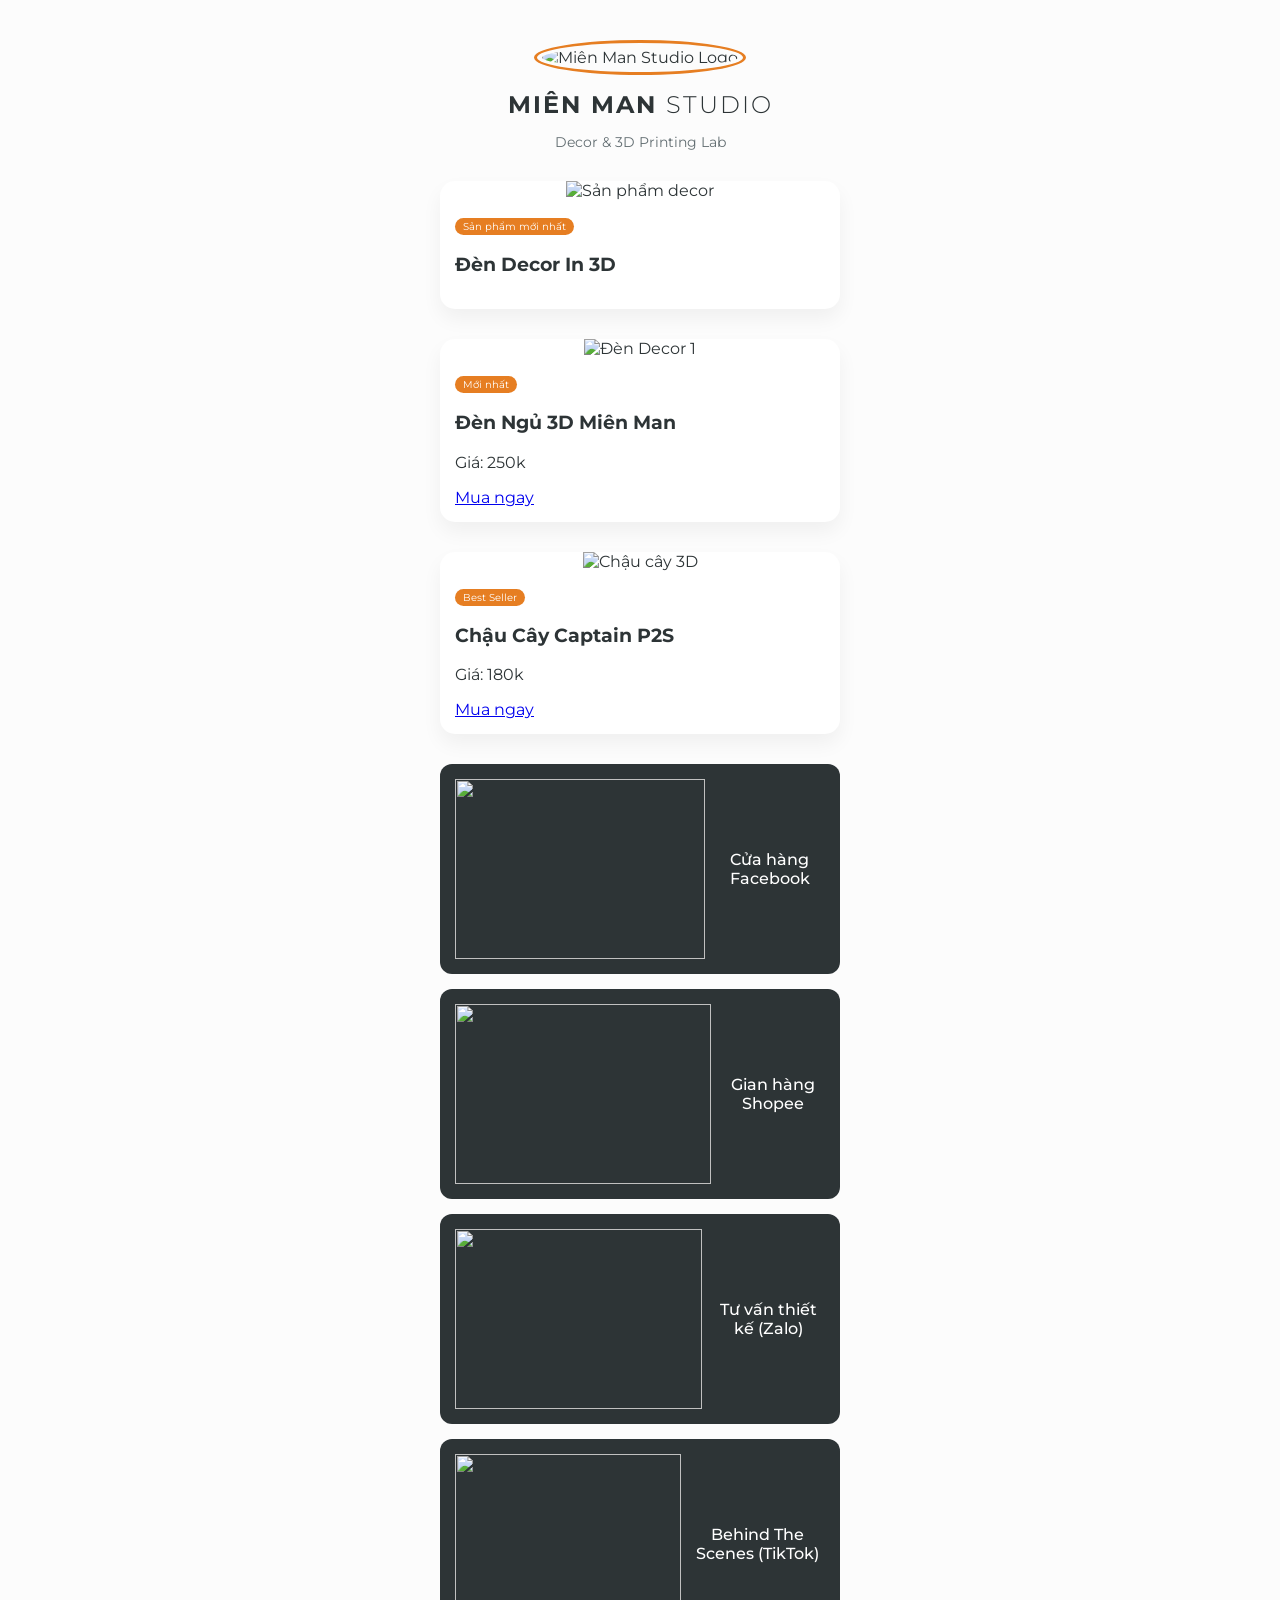
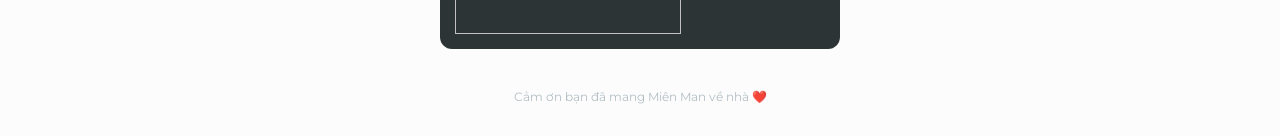
==== index.html @ 3b37c76f "Update index.html" ====
<!DOCTYPE html>
<html lang="vi">
<head>
    <meta charset="UTF-8">
    <meta name="viewport" content="width=device-width, initial-scale=1.0">
    <title>Miên Man Studio | Decor & 3D Printing</title>
    <link rel="stylesheet" href="style.css">
    <link href="https://fonts.googleapis.com/css2?family=Montserrat:wght@300;500;700&display=swap" rel="stylesheet">
</head>
<body>
    <div class="container">
        <header>
            <div class="logo">
                <img src="https://github.com/nguyenvietanh2169-gif/MIEN_MAN_STUDIO/blob/main/mie%CC%82n%20man%20logo.png?raw=true" alt="Miên Man Studio Logo">
            </div>
            <h1>MIÊN MAN <span class="studio">STUDIO</span></h1>
            <p class="tagline">Decor & 3D Printing Lab</p>
        </header>

        <section class="featured">
            <div class="card">
                <img src="featured-product.jpg" alt="Sản phẩm decor">
                <div class="card-info">
                    <span>Sản phẩm mới nhất</span>
                    <h3>Đèn Decor In 3D</h3>
                </div>
            </div>
        <section class="products-grid">
    <div class="card">
        <img src="link-anh-1.jpg" alt="Đèn Decor 1">
        <div class="card-info">
            <span>Mới nhất</span>
            <h3>Đèn Ngủ 3D Miên Man</h3>
            <p>Giá: 250k</p>
            <a href="link-shopee-1" class="buy-now">Mua ngay</a>
        </div>
    </div>

    <div class="card">
        <img src="link-anh-2.jpg" alt="Chậu cây 3D">
        <div class="card-info">
            <span>Best Seller</span>
            <h3>Chậu Cây Captain P2S</h3>
            <p>Giá: 180k</p>
            <a href="link-shopee-2" class="buy-now">Mua ngay</a>
        </div>
    </div>
</section>

        <nav class="links">
            <a href="https://facebook.com/yourpage" class="btn">
                <img src="https://img.icons8.com/ios-filled/50/ffffff/facebook-new.png" width="20"/>
                Cửa hàng Facebook
            </a>
            <a href="https://shopee.vn/yourshop" class="btn">
                <img src="https://img.icons8.com/ios-filled/50/ffffff/shopee.png" width="20"/>
                Gian hàng Shopee
            </a>
            <a href="https://zalo.me/yourphone" class="btn">
                <img src="https://img.icons8.com/ios-filled/50/ffffff/zalo.png" width="20"/>
                Tư vấn thiết kế (Zalo)
            </a>
            <a href="https://tiktok.com/@yourtiktok" class="btn">
                <img src="https://img.icons8.com/ios-filled/50/ffffff/tiktok.png" width="20"/>
                Behind The Scenes (TikTok)
            </a>
        </nav>

        <footer>
            <p>Cảm ơn bạn đã mang Miên Man về nhà ❤️</p>
        </footer>
    </div>
</body>
</html>
---- style.css ----
:root {
    --primary-color: #e67e22; /* Màu cam thương hiệu của bạn */
    --bg-color: #fcfcfc;
    --text-color: #2d3436;
}

body {
    font-family: 'Montserrat', sans-serif;
    background-color: var(--bg-color);
    color: var(--text-color);
    margin: 0;
    display: flex;
    justify-content: center;
    padding: 20px;
}

.container {
    max-width: 400px;
    width: 100%;
    text-align: center;
}

header {
    margin-top: 20px;
}

.logo img {
    width: 100px;
    height: 100px;
    border-radius: 50%;
    border: 3px solid var(--primary-color);
    padding: 5px;
}

h1 {
    font-size: 24px;
    letter-spacing: 2px;
    margin: 15px 0 5px;
}

.studio {
    font-weight: 300;
}

.tagline {
    font-size: 14px;
    color: #636e72;
    margin-bottom: 30px;
}

/* Thẻ sản phẩm nổi bật */
.featured .card {
    background: #fff;
    border-radius: 15px;
    overflow: hidden;
    box-shadow: 0 10px 20px rgba(0,0,0,0.05);
    margin-bottom: 30px;
}

.featured img {
    width: 100%;
    height: 180px;
    object-fit: cover;
}

.card-info {
    padding: 15px;
    text-align: left;
}

.card-info span {
    font-size: 10px;
    background: var(--primary-color);
    color: #fff;
    padding: 2px 8px;
    border-radius: 10px;
}

/* Nút bấm */
.links .btn {
    display: flex;
    align-items: center;
    justify-content: center;
    background: #2d3436;
    color: #fff;
    text-decoration: none;
    padding: 15px;
    margin-bottom: 15px;
    border-radius: 12px;
    font-weight: 500;
    transition: 0.3s;
    gap: 10px;
}

.links .btn:hover {
    background: var(--primary-color);
    transform: translateY(-2px);
}

footer {
    margin-top: 40px;
    font-size: 12px;
    color: #b2bec3;
}
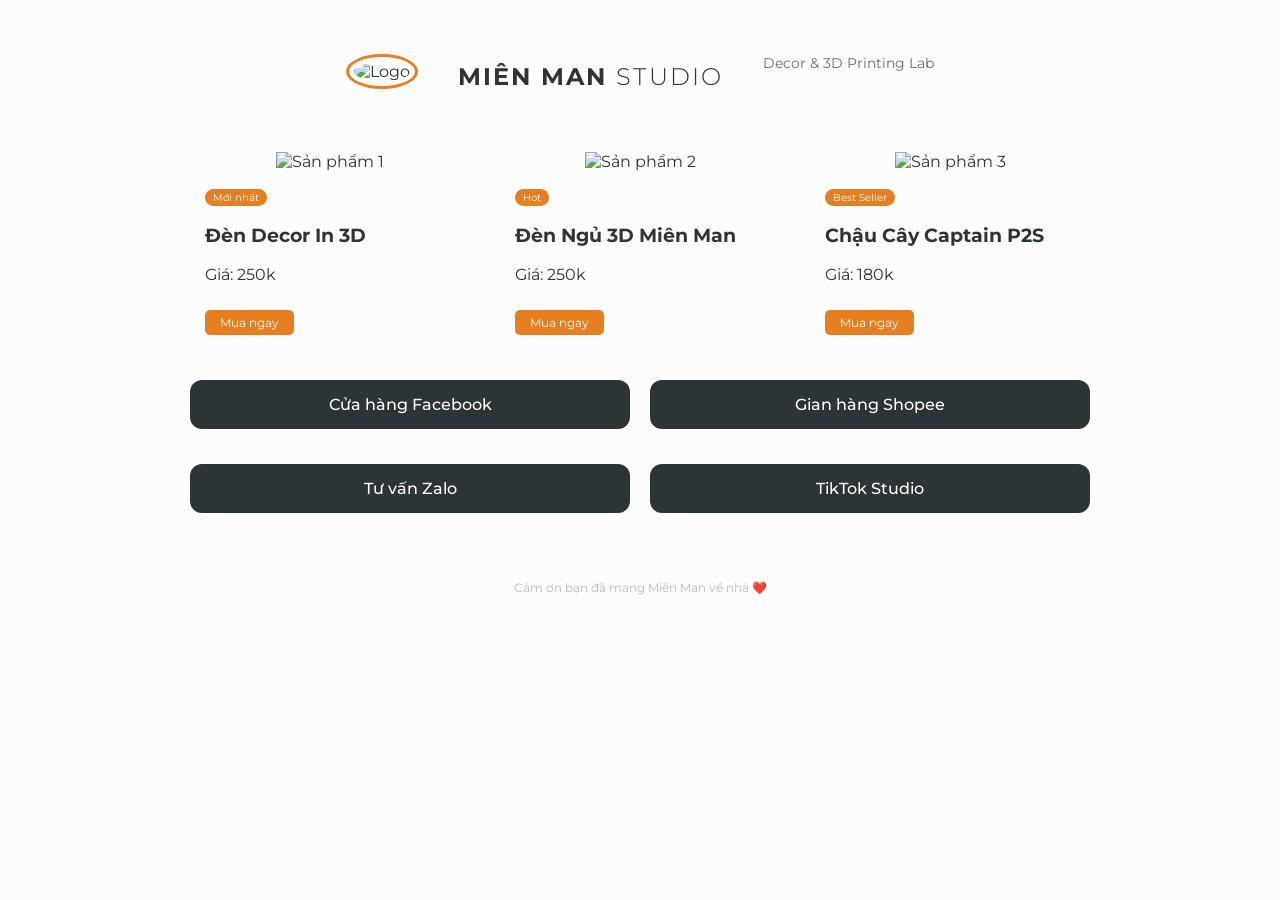
==== commit df4f10cb: "Update index.html" ====
--- a/index.html
+++ b/index.html
@@ -11,59 +11,49 @@
     <div class="container">
         <header>
             <div class="logo">
-                <img src="https://github.com/nguyenvietanh2169-gif/MIEN_MAN_STUDIO/blob/main/mie%CC%82n%20man%20logo.png?raw=true" alt="Miên Man Studio Logo">
+                <img src="https://github.com/nguyenvietanh2169-gif/MIEN_MAN_STUDIO/blob/main/mie%CC%82n%20man%20logo.png?raw=true" alt="Logo">
             </div>
             <h1>MIÊN MAN <span class="studio">STUDIO</span></h1>
             <p class="tagline">Decor & 3D Printing Lab</p>
         </header>
 
-        <section class="featured">
+        <section class="products-grid">
             <div class="card">
-                <img src="featured-product.jpg" alt="Sản phẩm decor">
+                <img src="https://via.placeholder.com/400x300?text=San+Pham+1" alt="Sản phẩm 1">
                 <div class="card-info">
-                    <span>Sản phẩm mới nhất</span>
+                    <span>Mới nhất</span>
                     <h3>Đèn Decor In 3D</h3>
+                    <p>Giá: 250k</p>
+                    <a href="#" class="buy-now">Mua ngay</a>
                 </div>
             </div>
-        <section class="products-grid">
-    <div class="card">
-        <img src="link-anh-1.jpg" alt="Đèn Decor 1">
-        <div class="card-info">
-            <span>Mới nhất</span>
-            <h3>Đèn Ngủ 3D Miên Man</h3>
-            <p>Giá: 250k</p>
-            <a href="link-shopee-1" class="buy-now">Mua ngay</a>
-        </div>
-    </div>
 
-    <div class="card">
-        <img src="link-anh-2.jpg" alt="Chậu cây 3D">
-        <div class="card-info">
-            <span>Best Seller</span>
-            <h3>Chậu Cây Captain P2S</h3>
-            <p>Giá: 180k</p>
-            <a href="link-shopee-2" class="buy-now">Mua ngay</a>
-        </div>
-    </div>
-</section>
+            <div class="card">
+                <img src="https://via.placeholder.com/400x300?text=San+Pham+2" alt="Sản phẩm 2">
+                <div class="card-info">
+                    <span>Hot</span>
+                    <h3>Đèn Ngủ 3D Miên Man</h3>
+                    <p>Giá: 250k</p>
+                    <a href="#" class="buy-now">Mua ngay</a>
+                </div>
+            </div>
+
+            <div class="card">
+                <img src="https://via.placeholder.com/400x300?text=San+Pham+3" alt="Sản phẩm 3">
+                <div class="card-info">
+                    <span>Best Seller</span>
+                    <h3>Chậu Cây Captain P2S</h3>
+                    <p>Giá: 180k</p>
+                    <a href="#" class="buy-now">Mua ngay</a>
+                </div>
+            </div>
+        </section>
 
         <nav class="links">
-            <a href="https://facebook.com/yourpage" class="btn">
-                <img src="https://img.icons8.com/ios-filled/50/ffffff/facebook-new.png" width="20"/>
-                Cửa hàng Facebook
-            </a>
-            <a href="https://shopee.vn/yourshop" class="btn">
-                <img src="https://img.icons8.com/ios-filled/50/ffffff/shopee.png" width="20"/>
-                Gian hàng Shopee
-            </a>
-            <a href="https://zalo.me/yourphone" class="btn">
-                <img src="https://img.icons8.com/ios-filled/50/ffffff/zalo.png" width="20"/>
-                Tư vấn thiết kế (Zalo)
-            </a>
-            <a href="https://tiktok.com/@yourtiktok" class="btn">
-                <img src="https://img.icons8.com/ios-filled/50/ffffff/tiktok.png" width="20"/>
-                Behind The Scenes (TikTok)
-            </a>
+            <a href="#" class="btn">Cửa hàng Facebook</a>
+            <a href="#" class="btn">Gian hàng Shopee</a>
+            <a href="#" class="btn">Tư vấn Zalo</a>
+            <a href="#" class="btn">TikTok Studio</a>
         </nav>
 
         <footer>
--- a/style.css
+++ b/style.css
@@ -102,3 +102,59 @@
     font-size: 12px;
     color: #b2bec3;
 }
+.products-grid {
+    display: grid;
+    grid-template-columns: 1fr; /* Trên mobile hiện 1 cột, bạn có thể đổi thành 1fr 1fr nếu muốn 2 cột */
+    gap: 20px;
+    margin-bottom: 30px;
+}
+
+.buy-now {
+    display: inline-block;
+    margin-top: 10px;
+    padding: 5px 15px;
+    background: var(--primary-color);
+    color: white;
+    text-decoration: none;
+    border-radius: 5px;
+    font-size: 12px;
+}
+/* --- GIAO DIỆN DÀNH CHO MÁY TÍNH (Desktop) --- */
+@media (min-width: 768px) {
+    .container {
+        max-width: 900px; /* Cho phép nội dung rộng ra trên PC */
+        display: flex;
+        flex-direction: column;
+        align-items: center;
+    }
+
+    /* Chia sản phẩm thành 2 hoặc 3 cột thay vì 1 cột như điện thoại */
+    .products-grid {
+        display: grid;
+        grid-template-columns: repeat(3, 1fr); 
+        gap: 30px;
+        width: 100%;
+    }
+
+    /* Chỉnh lại Header cho sang trọng trên màn hình lớn */
+    header {
+        display: flex;
+        align-items: center;
+        gap: 40px;
+        text-align: left;
+        margin-bottom: 50px;
+    }
+
+    .logo img {
+        width: 150px;
+        height: 150px;
+    }
+
+    /* Các nút bấm dàn hàng ngang hoặc chia cột cho gọn */
+    .links {
+        display: grid;
+        grid-template-columns: 1fr 1fr;
+        gap: 20px;
+        width: 100%;
+    }
+}
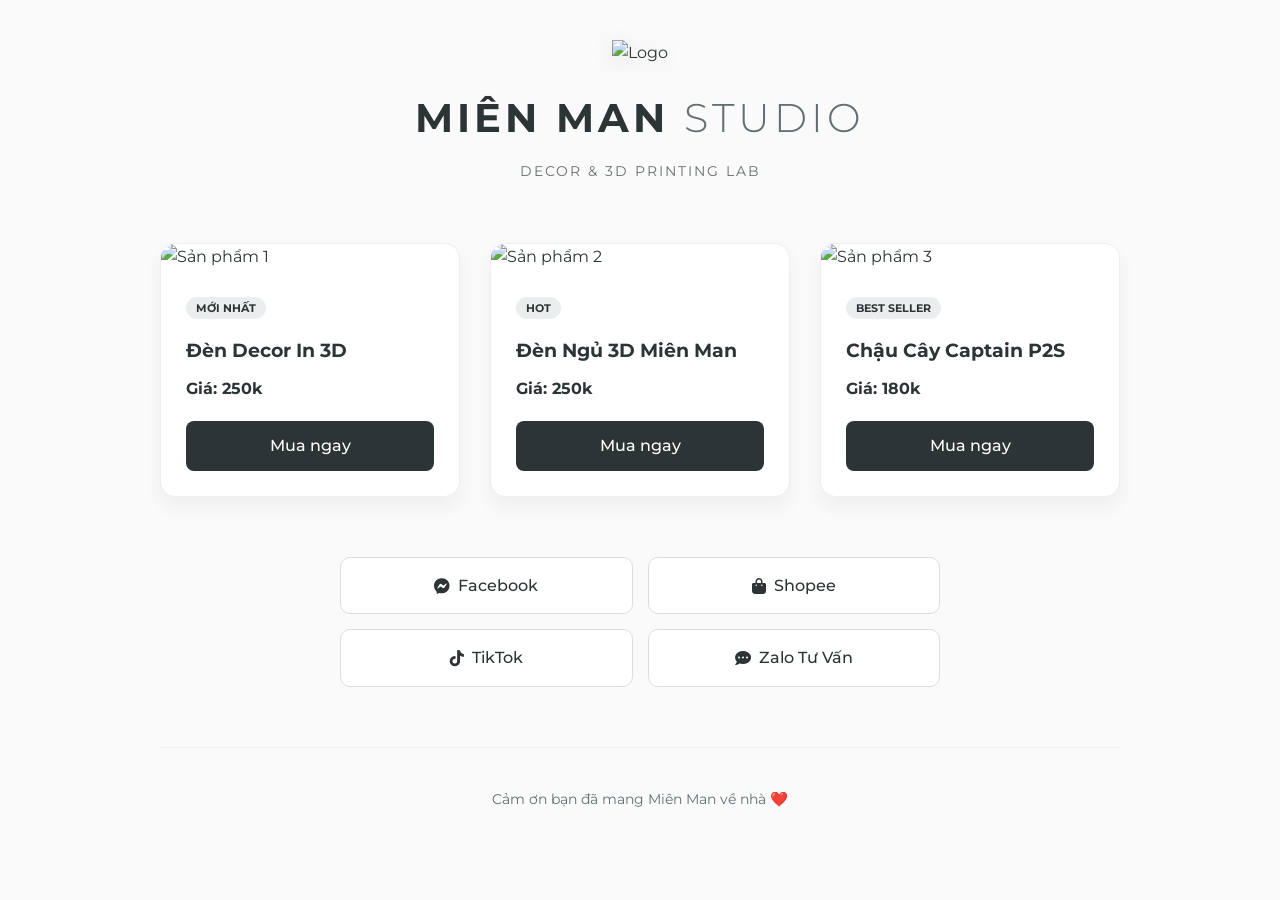
==== commit 01a88066: "Update index.html" ====
--- a/index.html
+++ b/index.html
@@ -7,6 +7,17 @@
     <link rel="stylesheet" href="style.css">
     <link href="https://fonts.googleapis.com/css2?family=Montserrat:wght@300;500;700&display=swap" rel="stylesheet">
 </head>
+    <link rel="stylesheet" href="https://cdnjs.cloudflare.com/ajax/libs/font-awesome/6.0.0/css/all.min.css">
+<script src="https://unpkg.com/scrollreveal"></script>
+<script>
+    ScrollReveal().reveal('.card', { 
+        delay: 200, 
+        distance: '50px',
+        interval: 100,
+        origin: 'bottom' 
+    });
+    ScrollReveal().reveal('header', { delay: 100, origin: 'top', distance: '30px' });
+</script>
 <body>
     <div class="container">
         <header>
@@ -50,11 +61,11 @@
         </section>
 
         <nav class="links">
-            <a href="#" class="btn">Cửa hàng Facebook</a>
-            <a href="#" class="btn">Gian hàng Shopee</a>
-            <a href="#" class="btn">Tư vấn Zalo</a>
-            <a href="#" class="btn">TikTok Studio</a>
-        </nav>
+    <a href="#" class="btn"><i class="fab fa-facebook-messenger"></i> &nbsp; Facebook</a>
+    <a href="#" class="btn"><i class="fas fa-shopping-bag"></i> &nbsp; Shopee</a>
+    <a href="#" class="btn"><i class="fab fa-tiktok"></i> &nbsp; TikTok</a>
+    <a href="#" class="btn"><i class="fas fa-comment-dots"></i> &nbsp; Zalo Tư Vấn</a>
+</nav>
 
         <footer>
             <p>Cảm ơn bạn đã mang Miên Man về nhà ❤️</p>
--- a/style.css
+++ b/style.css
@@ -1,160 +1,175 @@
 :root {
-    --primary-color: #e67e22; /* Màu cam thương hiệu của bạn */
-    --bg-color: #fcfcfc;
-    --text-color: #2d3436;
+    --primary-color: #2d3436;
+    --accent-color: #636e72;
+    --text-light: #f5f6fa;
+    --transition: all 0.3s ease;
+    --shadow: 0 10px 20px rgba(0,0,0,0.05);
+}
+
+* {
+    margin: 0;
+    padding: 0;
+    box-sizing: border-box;
 }
 
 body {
     font-family: 'Montserrat', sans-serif;
-    background-color: var(--bg-color);
-    color: var(--text-color);
-    margin: 0;
-    display: flex;
-    justify-content: center;
-    padding: 20px;
+    background-color: #fafafa;
+    color: var(--primary-color);
+    line-height: 1.6;
 }
 
 .container {
-    max-width: 400px;
-    width: 100%;
-    text-align: center;
+    max-width: 1000px;
+    margin: 0 auto;
+    padding: 40px 20px;
 }
 
+/* Header */
 header {
-    margin-top: 20px;
+    text-align: center;
+    margin-bottom: 60px;
 }
 
 .logo img {
-    width: 100px;
-    height: 100px;
-    border-radius: 50%;
-    border: 3px solid var(--primary-color);
-    padding: 5px;
+    max-width: 120px;
+    margin-bottom: 20px;
+    filter: drop-shadow(0 5px 10px rgba(0,0,0,0.1));
 }
 
 h1 {
-    font-size: 24px;
-    letter-spacing: 2px;
-    margin: 15px 0 5px;
+    font-size: 2.5rem;
+    letter-spacing: 4px;
+    font-weight: 700;
 }
 
 .studio {
     font-weight: 300;
+    color: var(--accent-color);
 }
 
 .tagline {
-    font-size: 14px;
-    color: #636e72;
-    margin-bottom: 30px;
+    font-size: 0.9rem;
+    text-transform: uppercase;
+    letter-spacing: 2px;
+    margin-top: 10px;
+    opacity: 0.7;
 }
 
-/* Thẻ sản phẩm nổi bật */
-.featured .card {
+/* Products Grid */
+.products-grid {
+    display: grid;
+    grid-template-columns: repeat(auto-fit, minmax(280px, 1fr));
+    gap: 30px;
+    margin-bottom: 60px;
+}
+
+.card {
     background: #fff;
     border-radius: 15px;
     overflow: hidden;
-    box-shadow: 0 10px 20px rgba(0,0,0,0.05);
-    margin-bottom: 30px;
+    box-shadow: var(--shadow);
+    transition: var(--transition);
+    border: 1px solid #eee;
 }
 
-.featured img {
+.card:hover {
+    transform: translateY(-10px);
+    box-shadow: 0 15px 30px rgba(0,0,0,0.1);
+}
+
+.card img {
     width: 100%;
-    height: 180px;
+    height: 250px;
     object-fit: cover;
+    transition: var(--transition);
+}
+
+.card:hover img {
+    scale: 1.05;
 }
 
 .card-info {
-    padding: 15px;
-    text-align: left;
+    padding: 25px;
 }
 
 .card-info span {
-    font-size: 10px;
-    background: var(--primary-color);
-    color: #fff;
-    padding: 2px 8px;
-    border-radius: 10px;
+    font-size: 0.7rem;
+    text-transform: uppercase;
+    background: #ebedef;
+    padding: 4px 10px;
+    border-radius: 20px;
+    font-weight: 700;
 }
 
-/* Nút bấm */
-.links .btn {
-    display: flex;
-    align-items: center;
-    justify-content: center;
-    background: #2d3436;
-    color: #fff;
-    text-decoration: none;
-    padding: 15px;
-    margin-bottom: 15px;
-    border-radius: 12px;
-    font-weight: 500;
-    transition: 0.3s;
-    gap: 10px;
+.card-info h3 {
+    margin: 15px 0 10px;
+    font-size: 1.2rem;
 }
 
-.links .btn:hover {
-    background: var(--primary-color);
-    transform: translateY(-2px);
-}
-
-footer {
-    margin-top: 40px;
-    font-size: 12px;
-    color: #b2bec3;
-}
-.products-grid {
-    display: grid;
-    grid-template-columns: 1fr; /* Trên mobile hiện 1 cột, bạn có thể đổi thành 1fr 1fr nếu muốn 2 cột */
-    gap: 20px;
-    margin-bottom: 30px;
+.card-info p {
+    font-weight: 700;
+    color: #2d3436;
+    margin-bottom: 20px;
 }
 
 .buy-now {
-    display: inline-block;
-    margin-top: 10px;
-    padding: 5px 15px;
+    display: block;
+    text-align: center;
     background: var(--primary-color);
-    color: white;
+    color: #fff;
     text-decoration: none;
-    border-radius: 5px;
-    font-size: 12px;
+    padding: 12px;
+    border-radius: 8px;
+    font-weight: 500;
+    transition: var(--transition);
 }
-/* --- GIAO DIỆN DÀNH CHO MÁY TÍNH (Desktop) --- */
-@media (min-width: 768px) {
-    .container {
-        max-width: 900px; /* Cho phép nội dung rộng ra trên PC */
-        display: flex;
-        flex-direction: column;
-        align-items: center;
-    }
 
-    /* Chia sản phẩm thành 2 hoặc 3 cột thay vì 1 cột như điện thoại */
-    .products-grid {
-        display: grid;
-        grid-template-columns: repeat(3, 1fr); 
-        gap: 30px;
-        width: 100%;
-    }
+.buy-now:hover {
+    background: #000;
+}
 
-    /* Chỉnh lại Header cho sang trọng trên màn hình lớn */
-    header {
-        display: flex;
-        align-items: center;
-        gap: 40px;
-        text-align: left;
-        margin-bottom: 50px;
-    }
+/* Navigation Links */
+.links {
+    display: grid;
+    grid-template-columns: repeat(2, 1fr);
+    gap: 15px;
+    max-width: 600px;
+    margin: 0 auto 60px;
+}
 
-    .logo img {
-        width: 150px;
-        height: 150px;
-    }
+.btn {
+    display: flex;
+    justify-content: center;
+    align-items: center;
+    padding: 15px;
+    background: #fff;
+    border: 1px solid #ddd;
+    text-decoration: none;
+    color: var(--primary-color);
+    border-radius: 10px;
+    font-weight: 500;
+    transition: var(--transition);
+}
 
-    /* Các nút bấm dàn hàng ngang hoặc chia cột cho gọn */
+.btn:hover {
+    background: var(--primary-color);
+    color: #fff;
+    border-color: var(--primary-color);
+}
+
+/* Footer */
+footer {
+    text-align: center;
+    padding-top: 40px;
+    border-top: 1px solid #eee;
+    font-size: 0.9rem;
+    color: var(--accent-color);
+}
+
+/* Responsive */
+@media (max-width: 600px) {
     .links {
-        display: grid;
-        grid-template-columns: 1fr 1fr;
-        gap: 20px;
-        width: 100%;
+        grid-template-columns: 1fr;
     }
 }
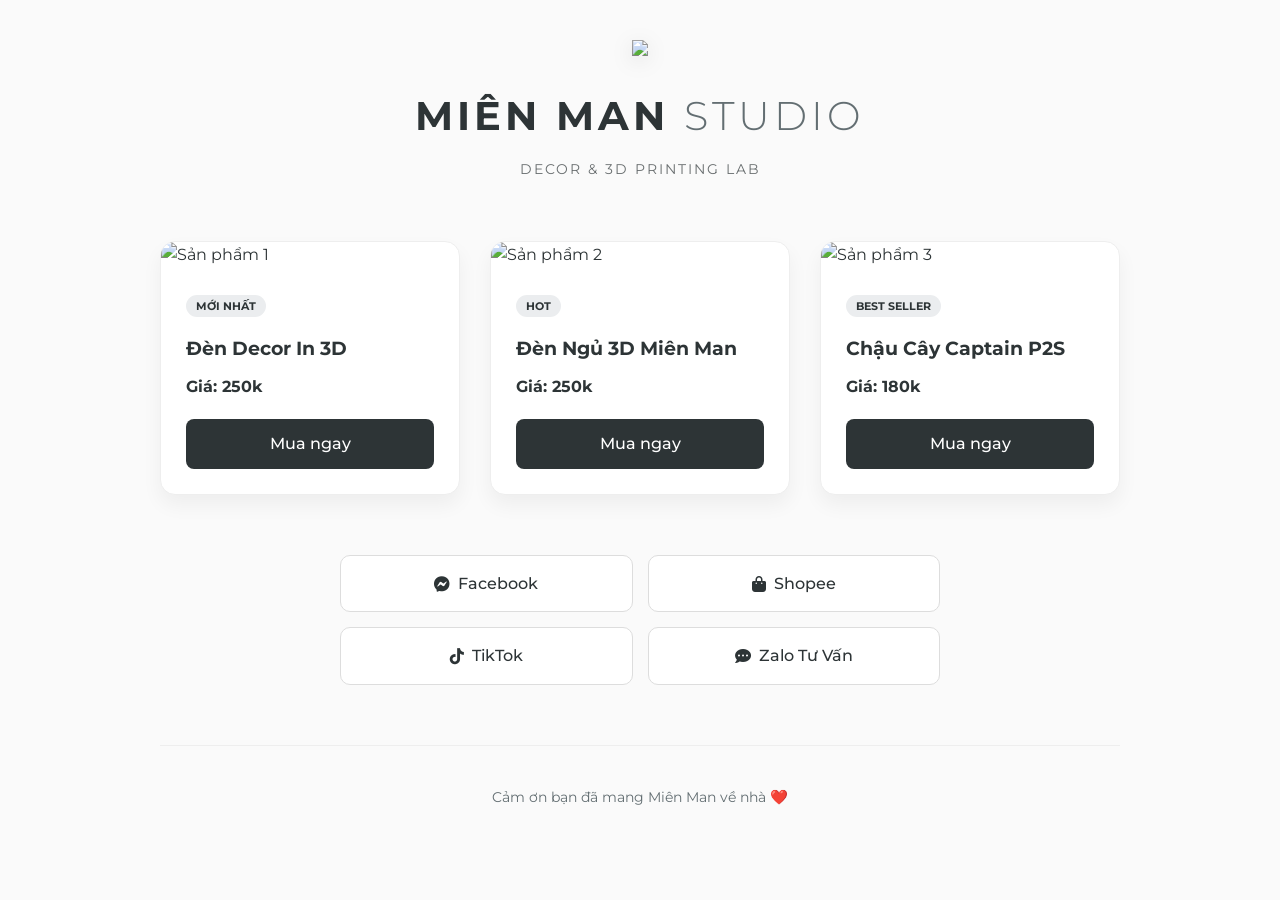
==== commit 073d4472: "Update index.html" ====
--- a/index.html
+++ b/index.html
@@ -4,25 +4,18 @@
     <meta charset="UTF-8">
     <meta name="viewport" content="width=device-width, initial-scale=1.0">
     <title>Miên Man Studio | Decor & 3D Printing</title>
+    
     <link rel="stylesheet" href="style.css">
     <link href="https://fonts.googleapis.com/css2?family=Montserrat:wght@300;500;700&display=swap" rel="stylesheet">
+    <link rel="stylesheet" href="https://cdnjs.cloudflare.com/ajax/libs/font-awesome/6.0.0/css/all.min.css">
+    
+    <script src="https://unpkg.com/scrollreveal"></script>
 </head>
-    <link rel="stylesheet" href="https://cdnjs.cloudflare.com/ajax/libs/font-awesome/6.0.0/css/all.min.css">
-<script src="https://unpkg.com/scrollreveal"></script>
-<script>
-    ScrollReveal().reveal('.card', { 
-        delay: 200, 
-        distance: '50px',
-        interval: 100,
-        origin: 'bottom' 
-    });
-    ScrollReveal().reveal('header', { delay: 100, origin: 'top', distance: '30px' });
-</script>
 <body>
     <div class="container">
         <header>
             <div class="logo">
-                <img src="https://github.com/nguyenvietanh2169-gif/MIEN_MAN_STUDIO/blob/main/mie%CC%82n%20man%20logo.png?raw=true" alt="Logo">
+                <img src="https://github.com/nguyenvietanh2169-gif/MIEN_MAN_STUDIO/blob/main/LOGO%20MIENMAN%20FULL%20.png?raw=true">
             </div>
             <h1>MIÊN MAN <span class="studio">STUDIO</span></h1>
             <p class="tagline">Decor & 3D Printing Lab</p>
@@ -61,15 +54,27 @@
         </section>
 
         <nav class="links">
-    <a href="#" class="btn"><i class="fab fa-facebook-messenger"></i> &nbsp; Facebook</a>
-    <a href="#" class="btn"><i class="fas fa-shopping-bag"></i> &nbsp; Shopee</a>
-    <a href="#" class="btn"><i class="fab fa-tiktok"></i> &nbsp; TikTok</a>
-    <a href="#" class="btn"><i class="fas fa-comment-dots"></i> &nbsp; Zalo Tư Vấn</a>
-</nav>
+            <a href="#" class="btn"><i class="fab fa-facebook-messenger"></i> &nbsp; Facebook</a>
+            <a href="#" class="btn"><i class="fas fa-shopping-bag"></i> &nbsp; Shopee</a>
+            <a href="#" class="btn"><i class="fab fa-tiktok"></i> &nbsp; TikTok</a>
+            <a href="#" class="btn"><i class="fas fa-comment-dots"></i> &nbsp; Zalo Tư Vấn</a>
+        </nav>
 
         <footer>
             <p>Cảm ơn bạn đã mang Miên Man về nhà ❤️</p>
         </footer>
     </div>
+
+    <script>
+        ScrollReveal().reveal('.card', { 
+            delay: 200, 
+            distance: '50px',
+            interval: 150, // Tăng nhẹ để nhìn hiệu ứng "rượt đuổi" giữa các card rõ hơn
+            origin: 'bottom',
+            duration: 1000 // Tăng thời gian chạy animation cho mượt
+        });
+        ScrollReveal().reveal('header', { delay: 100, origin: 'top', distance: '30px' });
+        ScrollReveal().reveal('.links', { delay: 400, origin: 'bottom', distance: '20px' });
+    </script>
 </body>
 </html>
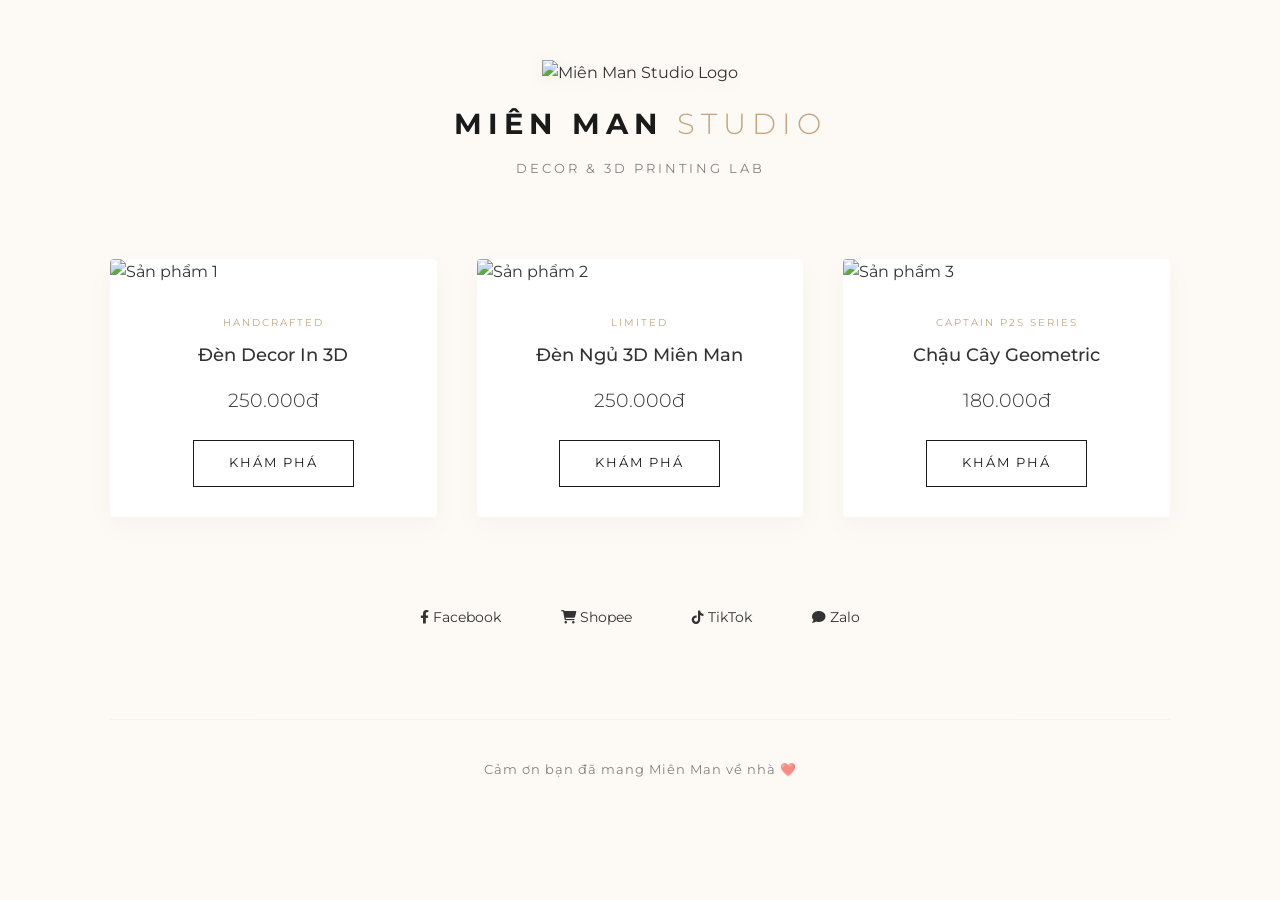
==== commit 700f34e1: "Update index.html" ====
--- a/index.html
+++ b/index.html
@@ -15,7 +15,7 @@
     <div class="container">
         <header>
             <div class="logo">
-                <img src="https://github.com/nguyenvietanh2169-gif/MIEN_MAN_STUDIO/blob/main/LOGO%20MIENMAN%20FULL%20.png?raw=true">
+                <img src="https://github.com/nguyenvietanh2169-gif/MIEN_MAN_STUDIO/blob/main/LOGO%20MIENMAN%20FULL%20.png?raw=true" alt="Miên Man Studio Logo">
             </div>
             <h1>MIÊN MAN <span class="studio">STUDIO</span></h1>
             <p class="tagline">Decor & 3D Printing Lab</p>
@@ -23,41 +23,41 @@
 
         <section class="products-grid">
             <div class="card">
-                <img src="https://via.placeholder.com/400x300?text=San+Pham+1" alt="Sản phẩm 1">
+                <img src="https://via.placeholder.com/400x500?text=Den+Decor" alt="Sản phẩm 1">
                 <div class="card-info">
-                    <span>Mới nhất</span>
+                    <span>Handcrafted</span>
                     <h3>Đèn Decor In 3D</h3>
-                    <p>Giá: 250k</p>
-                    <a href="#" class="buy-now">Mua ngay</a>
+                    <p>250.000đ</p>
+                    <a href="#" class="buy-now">Khám phá</a>
                 </div>
             </div>
 
             <div class="card">
-                <img src="https://via.placeholder.com/400x300?text=San+Pham+2" alt="Sản phẩm 2">
+                <img src="https://via.placeholder.com/400x500?text=Den+Ngu" alt="Sản phẩm 2">
                 <div class="card-info">
-                    <span>Hot</span>
+                    <span>Limited</span>
                     <h3>Đèn Ngủ 3D Miên Man</h3>
-                    <p>Giá: 250k</p>
-                    <a href="#" class="buy-now">Mua ngay</a>
+                    <p>250.000đ</p>
+                    <a href="#" class="buy-now">Khám phá</a>
                 </div>
             </div>
 
             <div class="card">
-                <img src="https://via.placeholder.com/400x300?text=San+Pham+3" alt="Sản phẩm 3">
+                <img src="https://via.placeholder.com/400x500?text=Chau+Cay" alt="Sản phẩm 3">
                 <div class="card-info">
-                    <span>Best Seller</span>
-                    <h3>Chậu Cây Captain P2S</h3>
-                    <p>Giá: 180k</p>
-                    <a href="#" class="buy-now">Mua ngay</a>
+                    <span>Captain P2S Series</span>
+                    <h3>Chậu Cây Geometric</h3>
+                    <p>180.000đ</p>
+                    <a href="#" class="buy-now">Khám phá</a>
                 </div>
             </div>
         </section>
 
         <nav class="links">
-            <a href="#" class="btn"><i class="fab fa-facebook-messenger"></i> &nbsp; Facebook</a>
-            <a href="#" class="btn"><i class="fas fa-shopping-bag"></i> &nbsp; Shopee</a>
-            <a href="#" class="btn"><i class="fab fa-tiktok"></i> &nbsp; TikTok</a>
-            <a href="#" class="btn"><i class="fas fa-comment-dots"></i> &nbsp; Zalo Tư Vấn</a>
+            <a href="#" class="btn"><i class="fab fa-facebook-f"></i> Facebook</a>
+            <a href="#" class="btn"><i class="fas fa-shopping-cart"></i> Shopee</a>
+            <a href="#" class="btn"><i class="fab fa-tiktok"></i> TikTok</a>
+            <a href="#" class="btn"><i class="fas fa-comment"></i> Zalo</a>
         </nav>
 
         <footer>
@@ -66,15 +66,15 @@
     </div>
 
     <script>
-        ScrollReveal().reveal('.card', { 
-            delay: 200, 
-            distance: '50px',
-            interval: 150, // Tăng nhẹ để nhìn hiệu ứng "rượt đuổi" giữa các card rõ hơn
-            origin: 'bottom',
-            duration: 1000 // Tăng thời gian chạy animation cho mượt
+        const sr = ScrollReveal({
+            duration: 1500,
+            distance: '30px',
+            reset: false
         });
-        ScrollReveal().reveal('header', { delay: 100, origin: 'top', distance: '30px' });
-        ScrollReveal().reveal('.links', { delay: 400, origin: 'bottom', distance: '20px' });
+
+        sr.reveal('header', { origin: 'top' });
+        sr.reveal('.card', { origin: 'bottom', interval: 200 });
+        sr.reveal('.links', { origin: 'bottom', delay: 500 });
     </script>
 </body>
 </html>
--- a/style.css
+++ b/style.css
@@ -1,9 +1,10 @@
 :root {
-    --primary-color: #2d3436;
-    --accent-color: #636e72;
-    --text-light: #f5f6fa;
-    --transition: all 0.3s ease;
-    --shadow: 0 10px 20px rgba(0,0,0,0.05);
+    --bg-cream: #fdfaf5; /* Màu trắng kem nhẹ nhàng */
+    --primary-dark: #1a1a1a;
+    --accent-gold: #c5a47e; /* Màu đồng nhẹ cho các chi tiết nhỏ */
+    --card-bg: #ffffff;
+    --text-main: #333333;
+    --transition: all 0.4s cubic-bezier(0.165, 0.84, 0.44, 1);
 }
 
 * {
@@ -14,148 +15,142 @@
 
 body {
     font-family: 'Montserrat', sans-serif;
-    background-color: #fafafa;
-    color: var(--primary-color);
+    background-color: var(--bg-cream);
+    color: var(--text-main);
     line-height: 1.6;
 }
 
 .container {
-    max-width: 1000px;
+    max-width: 1100px;
     margin: 0 auto;
-    padding: 40px 20px;
+    padding: 60px 20px;
 }
 
-/* Header */
+/* Header & Logo */
 header {
     text-align: center;
-    margin-bottom: 60px;
+    margin-bottom: 80px;
 }
 
 .logo img {
-    max-width: 120px;
-    margin-bottom: 20px;
-    filter: drop-shadow(0 5px 10px rgba(0,0,0,0.1));
+    max-width: 220px; /* Tăng kích thước cho logo full nhìn rõ hơn */
+    height: auto;
+    margin-bottom: 15px;
+    filter: drop-shadow(0 4px 8px rgba(0,0,0,0.05));
 }
 
 h1 {
-    font-size: 2.5rem;
-    letter-spacing: 4px;
+    font-size: 1.8rem;
+    letter-spacing: 6px;
     font-weight: 700;
+    text-transform: uppercase;
+    color: var(--primary-dark);
 }
 
 .studio {
     font-weight: 300;
-    color: var(--accent-color);
+    color: var(--accent-gold);
 }
 
 .tagline {
-    font-size: 0.9rem;
+    font-size: 0.8rem;
     text-transform: uppercase;
-    letter-spacing: 2px;
-    margin-top: 10px;
-    opacity: 0.7;
+    letter-spacing: 3px;
+    margin-top: 12px;
+    opacity: 0.6;
 }
 
 /* Products Grid */
 .products-grid {
     display: grid;
-    grid-template-columns: repeat(auto-fit, minmax(280px, 1fr));
-    gap: 30px;
-    margin-bottom: 60px;
+    grid-template-columns: repeat(auto-fit, minmax(300px, 1fr));
+    gap: 40px;
+    margin-bottom: 80px;
 }
 
 .card {
-    background: #fff;
-    border-radius: 15px;
+    background: var(--card-bg);
+    border-radius: 4px; /* Bo góc nhẹ nhìn tinh tế hơn bo tròn lớn */
     overflow: hidden;
-    box-shadow: var(--shadow);
+    box-shadow: 0 10px 30px rgba(0,0,0,0.03);
     transition: var(--transition);
-    border: 1px solid #eee;
 }
 
 .card:hover {
-    transform: translateY(-10px);
-    box-shadow: 0 15px 30px rgba(0,0,0,0.1);
+    transform: translateY(-8px);
+    box-shadow: 0 20px 40px rgba(0,0,0,0.07);
 }
 
 .card img {
     width: 100%;
-    height: 250px;
+    height: 320px;
     object-fit: cover;
-    transition: var(--transition);
-}
-
-.card:hover img {
-    scale: 1.05;
 }
 
 .card-info {
-    padding: 25px;
+    padding: 30px;
+    text-align: center;
 }
 
 .card-info span {
-    font-size: 0.7rem;
+    font-size: 0.65rem;
     text-transform: uppercase;
-    background: #ebedef;
-    padding: 4px 10px;
-    border-radius: 20px;
-    font-weight: 700;
+    letter-spacing: 2px;
+    color: var(--accent-gold);
+    display: block;
+    margin-bottom: 10px;
 }
 
 .card-info h3 {
-    margin: 15px 0 10px;
-    font-size: 1.2rem;
+    font-size: 1.1rem;
+    margin-bottom: 15px;
+    font-weight: 500;
 }
 
 .card-info p {
-    font-weight: 700;
-    color: #2d3436;
-    margin-bottom: 20px;
+    font-weight: 300;
+    font-size: 1.2rem;
+    margin-bottom: 25px;
 }
 
 .buy-now {
-    display: block;
-    text-align: center;
-    background: var(--primary-color);
-    color: #fff;
+    display: inline-block;
+    border: 1px solid var(--primary-dark);
+    color: var(--primary-dark);
     text-decoration: none;
-    padding: 12px;
-    border-radius: 8px;
-    font-weight: 500;
+    padding: 12px 35px;
+    font-size: 0.8rem;
+    text-transform: uppercase;
+    letter-spacing: 2px;
     transition: var(--transition);
 }
 
 .buy-now:hover {
-    background: #000;
+    background: var(--primary-dark);
+    color: #fff;
 }
 
 /* Navigation Links */
 .links {
-    display: grid;
-    grid-template-columns: repeat(2, 1fr);
-    gap: 15px;
-    max-width: 600px;
-    margin: 0 auto 60px;
+    display: flex;
+    justify-content: center;
+    flex-wrap: wrap;
+    gap: 20px;
+    margin-bottom: 80px;
 }
 
 .btn {
-    display: flex;
-    justify-content: center;
-    align-items: center;
-    padding: 15px;
-    background: #fff;
-    border: 1px solid #ddd;
     text-decoration: none;
-    color: var(--primary-color);
-    border-radius: 10px;
-    font-weight: 500;
+    color: var(--text-main);
+    font-size: 0.85rem;
+    padding: 10px 20px;
+    border-bottom: 1px solid transparent;
     transition: var(--transition);
 }
 
 .btn:hover {
-    background: var(--primary-color);
-    color: #fff;
-    border-color: var(--primary-color);
+    border-bottom: 1px solid var(--accent-gold);
+    color: var(--accent-gold);
 }
 
 /* Footer */
@@ -163,13 +158,7 @@
     text-align: center;
     padding-top: 40px;
     border-top: 1px solid #eee;
-    font-size: 0.9rem;
-    color: var(--accent-color);
+    font-size: 0.8rem;
+    letter-spacing: 1px;
+    opacity: 0.6;
 }
-
-/* Responsive */
-@media (max-width: 600px) {
-    .links {
-        grid-template-columns: 1fr;
-    }
-}
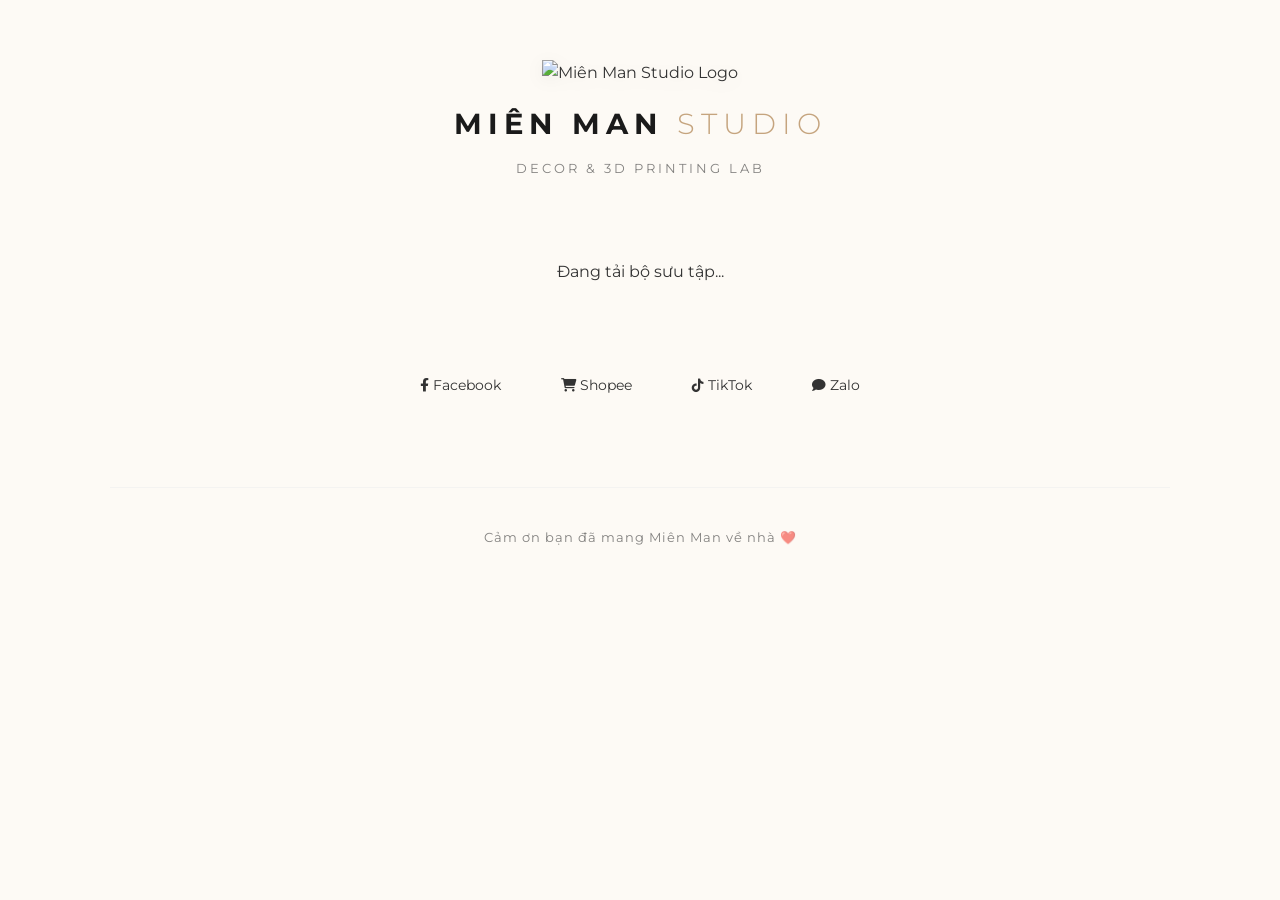
==== commit df47878e: "Update index.html" ====
--- a/index.html
+++ b/index.html
@@ -21,36 +21,54 @@
             <p class="tagline">Decor & 3D Printing Lab</p>
         </header>
 
-        <section class="products-grid">
+        <section class="products-grid" id="product-container">
+    <p style="text-align: center; grid-column: 1/-1;">Đang tải bộ sưu tập...</p>
+</section>
+
+<script src="https://www.gstatic.com/firebasejs/8.10.0/firebase-app.js"></script>
+<script src="https://www.gstatic.com/firebasejs/8.10.0/firebase-database.js"></script>
+
+<script>
+  // Cấu hình Firebase của bạn (Lấy trong Project Settings)
+  const firebaseConfig = {
+    databaseURL: "const firebaseConfig = {
+  apiKey: "AIzaSyBnrAgcfiB4FbWVPZbtdqUEGxPe1H5-c9Y",
+  authDomain: "mien-man.firebaseapp.com",
+  projectId: "mien-man",
+  storageBucket: "mien-man.firebasestorage.app",
+  messagingSenderId: "63266368634",
+  appId: "1:63266368634:web:9a606371a46b45e52b9fc3",
+  measurementId: "G-K11ZFF1CCM"
+};" 
+  };
+  firebase.initializeApp(firebaseConfig);
+  const db = firebase.database();
+
+  // Lấy dữ liệu sản phẩm
+  const productContainer = document.getElementById('product-container');
+
+  db.ref('products').on('value', (snapshot) => {
+    const data = snapshot.val();
+    productContainer.innerHTML = ''; // Xóa chữ "Đang tải"
+
+    for (let id in data) {
+        const item = data[id];
+        productContainer.innerHTML += `
             <div class="card">
-                <img src="https://via.placeholder.com/400x500?text=Den+Decor" alt="Sản phẩm 1">
+                <img src="${item.image}" alt="${item.name}">
                 <div class="card-info">
-                    <span>Handcrafted</span>
-                    <h3>Đèn Decor In 3D</h3>
-                    <p>250.000đ</p>
-                    <a href="#" class="buy-now">Khám phá</a>
+                    <span>${item.tag || 'Handcrafted'}</span>
+                    <h3>${item.name}</h3>
+                    <p>${item.price.toLocaleString()}đ</p>
+                    <a href="${item.link || '#'}" class="buy-now">Khám phá</a>
                 </div>
             </div>
-
-            <div class="card">
-                <img src="https://via.placeholder.com/400x500?text=Den+Ngu" alt="Sản phẩm 2">
-                <div class="card-info">
-                    <span>Limited</span>
-                    <h3>Đèn Ngủ 3D Miên Man</h3>
-                    <p>250.000đ</p>
-                    <a href="#" class="buy-now">Khám phá</a>
-                </div>
-            </div>
-
-            <div class="card">
-                <img src="https://via.placeholder.com/400x500?text=Chau+Cay" alt="Sản phẩm 3">
-                <div class="card-info">
-                    <span>Captain P2S Series</span>
-                    <h3>Chậu Cây Geometric</h3>
-                    <p>180.000đ</p>
-                    <a href="#" class="buy-now">Khám phá</a>
-                </div>
-            </div>
+        `;
+    }
+    // Chạy lại hiệu ứng ScrollReveal sau khi load xong nhựa
+    ScrollReveal().reveal('.card', { interval: 200, origin: 'bottom', distance: '30px' });
+  });
+</script>
         </section>
 
         <nav class="links">
